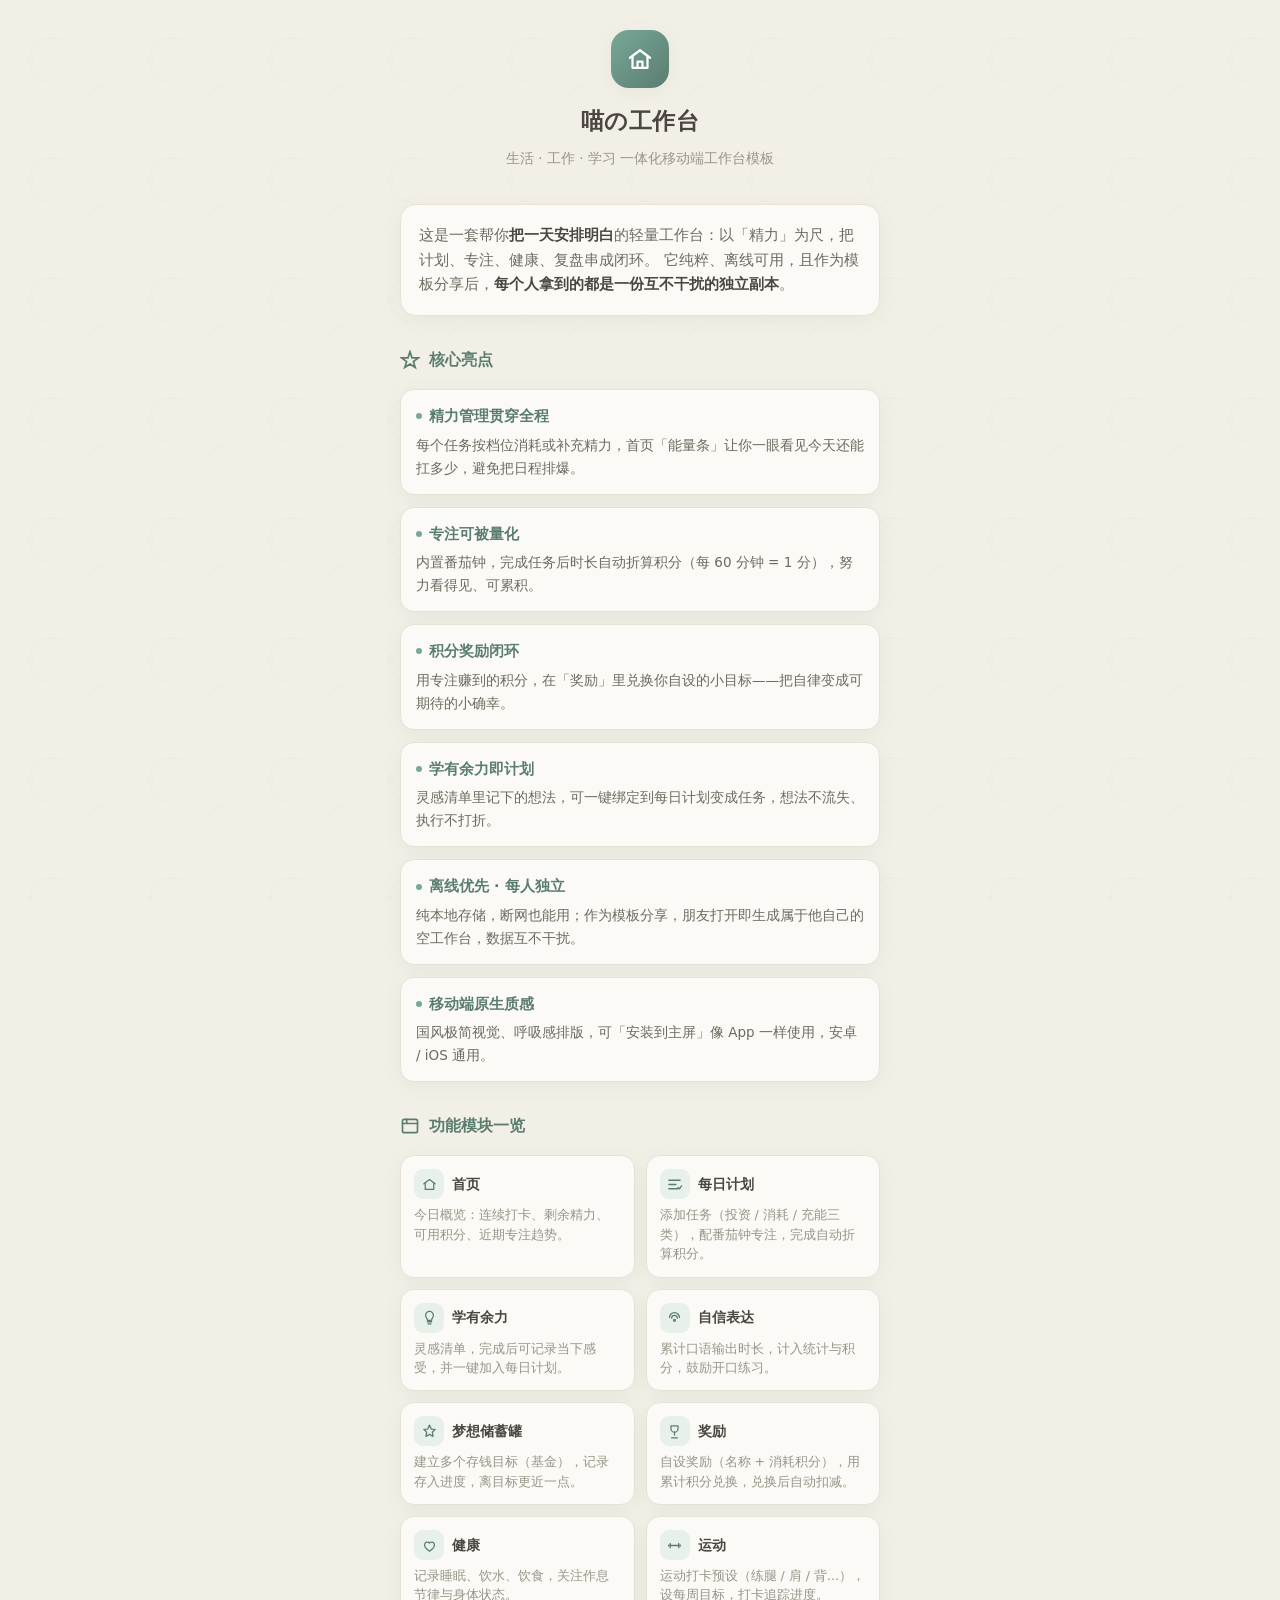
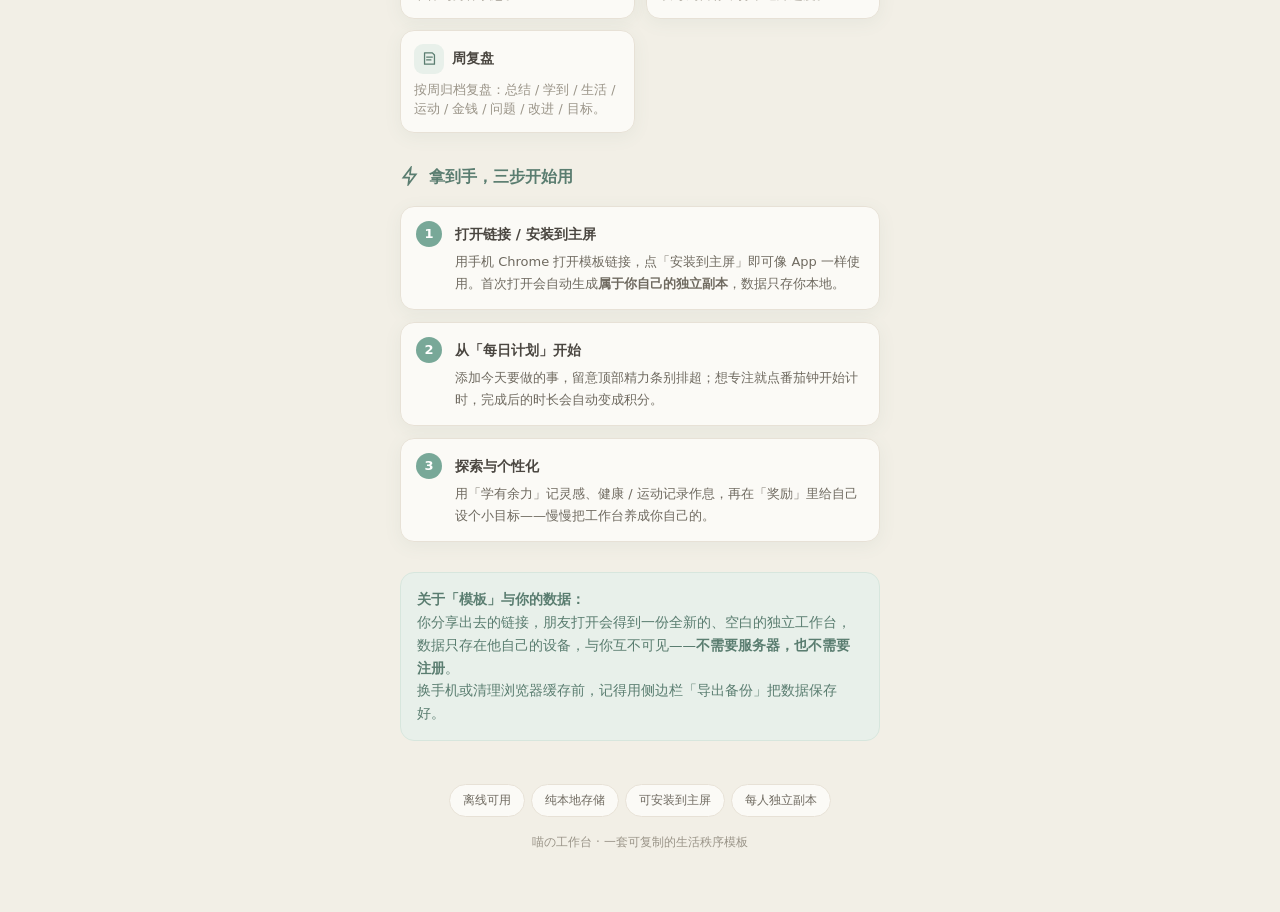
==== 使用说明.html @ 208a3eb8 "add 使用说明.html" ====
<!DOCTYPE html>
<html lang="zh-CN">
<head>
<meta charset="UTF-8" />
<meta name="viewport" content="width=device-width, initial-scale=1.0, maximum-scale=1.0, user-scalable=no, viewport-fit=cover" />
<title>喵の工作台 · 使用说明</title>
<style>
  :root{
    --bg:#f2efe6; --card:#fbfaf6; --brand:#78a898; --brand-ink:#5a7d70; --brand-soft:#e8f0ea;
    --ink:#4a4640; --ink-2:#6f6a60; --ink-3:#9a9488; --line:#e7e1d6; --shadow:0 4px 18px rgba(90,125,112,.07);
  }
  *{box-sizing:border-box;-webkit-tap-highlight-color:transparent}
  html,body{margin:0;padding:0}
  body{
    background:var(--bg);
    font-family:-apple-system,BlinkMacSystemFont,"PingFang SC","Microsoft YaHei",system-ui,sans-serif;
    color:var(--ink); line-height:1.7; -webkit-font-smoothing:antialiased;
  }
  .wrap{max-width:520px;margin:0 auto;padding:30px 20px 60px;position:relative}
  /* 极淡国风暗纹 */
  .wrap::before{content:"";position:fixed;inset:0;pointer-events:none;z-index:-1;opacity:.04;
    background-image:url("data:image/svg+xml;utf8,<svg xmlns='http://www.w3.org/2000/svg' width='120' height='120'><g fill='none' stroke='%235a7d70' stroke-width='1'><path d='M30 60c0-12 10-22 22-22 4 0 8 1 11 3'/><path d='M30 60c0 12 10 22 22 22'/><circle cx='30' cy='60' r='3'/><path d='M90 100c0-8 6-14 14-14'/></g></svg>");
    background-size:120px 120px}
  .hero{text-align:center;margin-bottom:34px}
  .hero .logo{width:58px;height:58px;margin:0 auto 14px;border-radius:18px;background:
    linear-gradient(135deg,var(--brand),var(--brand-ink));display:flex;align-items:center;justify-content:center;box-shadow:var(--shadow)}
  .hero h1{font-size:23px;margin:0 0 6px;letter-spacing:.5px;font-weight:700}
  .hero p{margin:0;color:var(--ink-3);font-size:13.5px}
  .sec{margin:30px 0}
  .sec-h{display:flex;align-items:center;gap:9px;margin:0 0 16px;font-size:16px;font-weight:700;color:var(--brand-ink)}
  .sec-h svg{width:20px;height:20px;flex:0 0 auto}
  .lead{background:var(--card);border:1px solid var(--line);border-radius:16px;padding:18px 18px;
    box-shadow:var(--shadow);font-size:14.5px;color:var(--ink-2)}
  .lead b{color:var(--ink)}
  /* 亮点 */
  .hl{display:grid;grid-template-columns:1fr;gap:12px}
  .hl .item{background:var(--card);border:1px solid var(--line);border-radius:14px;padding:14px 15px;box-shadow:var(--shadow)}
  .hl .item h3{margin:0 0 5px;font-size:14.5px;color:var(--brand-ink);display:flex;align-items:center;gap:7px}
  .hl .item h3 i{width:6px;height:6px;border-radius:50%;background:var(--brand);display:inline-block}
  .hl .item p{margin:0;font-size:13.5px;color:var(--ink-2)}
  /* 模块 */
  .mods{display:grid;grid-template-columns:1fr 1fr;gap:11px}
  .mod{background:var(--card);border:1px solid var(--line);border-radius:14px;padding:13px 13px;box-shadow:var(--shadow)}
  .mod .top{display:flex;align-items:center;gap:8px;margin-bottom:6px}
  .mod .top .ic{width:30px;height:30px;border-radius:9px;background:var(--brand-soft);display:flex;align-items:center;justify-content:center;flex:0 0 auto}
  .mod .top .ic svg{width:17px;height:17px;color:var(--brand-ink)}
  .mod .top b{font-size:13.5px}
  .mod p{margin:0;font-size:12.5px;color:var(--ink-3);line-height:1.55}
  /* 步骤 */
  .steps{display:grid;gap:12px}
  .step{display:flex;gap:13px;background:var(--card);border:1px solid var(--line);border-radius:14px;padding:14px 15px;box-shadow:var(--shadow)}
  .step .no{flex:0 0 auto;width:26px;height:26px;border-radius:50%;background:var(--brand);color:#fff;font-size:13px;
    font-weight:700;display:flex;align-items:center;justify-content:center}
  .step .body h3{margin:2px 0 4px;font-size:14px}
  .step .body p{margin:0;font-size:13px;color:var(--ink-2)}
  /* 提示框 */
  .note{background:var(--brand-soft);border:1px solid #d7e6dd;border-radius:14px;padding:15px 16px;font-size:13.5px;color:var(--brand-ink)}
  .note b{color:var(--brand-ink)}
  .foot{text-align:center;margin-top:40px;color:var(--ink-3);font-size:12px}
  .pill{display:inline-block;background:var(--card);border:1px solid var(--line);border-radius:20px;padding:5px 13px;font-size:12px;color:var(--ink-2);margin:3px}
</style>
</head>
<body>
<div class="wrap">

  <div class="hero">
    <div class="logo">
      <svg viewBox="0 0 24 24" width="30" height="30" fill="none" stroke="#fff" stroke-width="1.8" stroke-linecap="round" stroke-linejoin="round"><path d="M4 11l8-6 8 6"/><path d="M6 10v9h12v-9"/><path d="M10 19v-5h4v5"/></svg>
    </div>
    <h1>喵の工作台</h1>
    <p>生活 · 工作 · 学习 一体化移动端工作台模板</p>
  </div>

  <!-- 定位 -->
  <div class="sec">
    <div class="lead">
      这是一套帮你<b>把一天安排明白</b>的轻量工作台：以「精力」为尺，把计划、专注、健康、复盘串成闭环。
      它纯粹、离线可用，且作为模板分享后，<b>每个人拿到的都是一份互不干扰的独立副本</b>。
    </div>
  </div>

  <!-- 核心亮点 -->
  <div class="sec">
    <div class="sec-h">
      <svg viewBox="0 0 24 24" fill="none" stroke="currentColor" stroke-width="2" stroke-linecap="round"><path d="M12 2l2.4 7.4H22l-6 4.4 2.3 7.2L12 16.8 5.7 21l2.3-7.2-6-4.4h7.6z"/></svg>
      核心亮点
    </div>
    <div class="hl">
      <div class="item"><h3><i></i>精力管理贯穿全程</h3><p>每个任务按档位消耗或补充精力，首页「能量条」让你一眼看见今天还能扛多少，避免把日程排爆。</p></div>
      <div class="item"><h3><i></i>专注可被量化</h3><p>内置番茄钟，完成任务后时长自动折算积分（每 60 分钟 = 1 分），努力看得见、可累积。</p></div>
      <div class="item"><h3><i></i>积分奖励闭环</h3><p>用专注赚到的积分，在「奖励」里兑换你自设的小目标——把自律变成可期待的小确幸。</p></div>
      <div class="item"><h3><i></i>学有余力即计划</h3><p>灵感清单里记下的想法，可一键绑定到每日计划变成任务，想法不流失、执行不打折。</p></div>
      <div class="item"><h3><i></i>离线优先 · 每人独立</h3><p>纯本地存储，断网也能用；作为模板分享，朋友打开即生成属于他自己的空工作台，数据互不干扰。</p></div>
      <div class="item"><h3><i></i>移动端原生质感</h3><p>国风极简视觉、呼吸感排版，可「安装到主屏」像 App 一样使用，安卓 / iOS 通用。</p></div>
    </div>
  </div>

  <!-- 功能模块 -->
  <div class="sec">
    <div class="sec-h">
      <svg viewBox="0 0 24 24" fill="none" stroke="currentColor" stroke-width="2" stroke-linecap="round"><rect x="3" y="4" width="18" height="16" rx="2"/><path d="M3 9h18M8 4v5"/></svg>
      功能模块一览
    </div>
    <div class="mods">
      <div class="mod"><div class="top"><span class="ic"><svg viewBox="0 0 24 24" fill="none" stroke="currentColor" stroke-width="1.8" stroke-linecap="round" stroke-linejoin="round"><path d="M4 11l8-6 8 6"/><path d="M6 10v9h12v-9"/></svg></span><b>首页</b></div><p>今日概览：连续打卡、剩余精力、可用积分、近期专注趋势。</p></div>

      <div class="mod"><div class="top"><span class="ic"><svg viewBox="0 0 24 24" fill="none" stroke="currentColor" stroke-width="1.8" stroke-linecap="round" stroke-linejoin="round"><path d="M4 6h16M4 12h10M4 18h13"/><path d="M17 16l2 2 3-4"/></svg></span><b>每日计划</b></div><p>添加任务（投资 / 消耗 / 充能三类），配番茄钟专注，完成自动折算积分。</p></div>

      <div class="mod"><div class="top"><span class="ic"><svg viewBox="0 0 24 24" fill="none" stroke="currentColor" stroke-width="1.8" stroke-linecap="round" stroke-linejoin="round"><path d="M9 18h6M10 21h4"/><path d="M12 3a6 6 0 00-4 10c1 1 1 2 1 3h6c0-1 0-2 1-3a6 6 0 00-4-10z"/></svg></span><b>学有余力</b></div><p>灵感清单，完成后可记录当下感受，并一键加入每日计划。</p></div>

      <div class="mod"><div class="top"><span class="ic"><svg viewBox="0 0 24 24" fill="none" stroke="currentColor" stroke-width="1.8" stroke-linecap="round" stroke-linejoin="round"><path d="M5 12a7 7 0 0114 0"/><path d="M8 13a4 4 0 018 0"/><circle cx="12" cy="16" r="1.4"/></svg></span><b>自信表达</b></div><p>累计口语输出时长，计入统计与积分，鼓励开口练习。</p></div>

      <div class="mod"><div class="top"><span class="ic"><svg viewBox="0 0 24 24" fill="none" stroke="currentColor" stroke-width="1.8" stroke-linecap="round" stroke-linejoin="round"><path d="M12 3l2.5 5.5L20 9l-4 4 1 6-5-3-5 3 1-6-4-4 5.5-.5z"/></svg></span><b>梦想储蓄罐</b></div><p>建立多个存钱目标（基金），记录存入进度，离目标更近一点。</p></div>

      <div class="mod"><div class="top"><span class="ic"><svg viewBox="0 0 24 24" fill="none" stroke="currentColor" stroke-width="1.8" stroke-linecap="round" stroke-linejoin="round"><path d="M7 4h10v4a5 5 0 01-10 0z"/><path d="M12 13v4M8 21h8"/></svg></span><b>奖励</b></div><p>自设奖励（名称 + 消耗积分），用累计积分兑换，兑换后自动扣减。</p></div>

      <div class="mod"><div class="top"><span class="ic"><svg viewBox="0 0 24 24" fill="none" stroke="currentColor" stroke-width="1.8" stroke-linecap="round" stroke-linejoin="round"><path d="M12 20s-7-4.5-7-9a4 4 0 017-2.5A4 4 0 0119 11c0 4.5-7 9-7 9z"/></svg></span><b>健康</b></div><p>记录睡眠、饮水、饮食，关注作息节律与身体状态。</p></div>

      <div class="mod"><div class="top"><span class="ic"><svg viewBox="0 0 24 24" fill="none" stroke="currentColor" stroke-width="1.8" stroke-linecap="round" stroke-linejoin="round"><path d="M6 9v6M4 11v2M18 9v6M20 11v2M6 12h12"/></svg></span><b>运动</b></div><p>运动打卡预设（练腿 / 肩 / 背…），设每周目标，打卡追踪进度。</p></div>

      <div class="mod"><div class="top"><span class="ic"><svg viewBox="0 0 24 24" fill="none" stroke="currentColor" stroke-width="1.8" stroke-linecap="round" stroke-linejoin="round"><path d="M5 4h11l3 3v13H5z"/><path d="M8 10h8M8 14h6"/></svg></span><b>周复盘</b></div><p>按周归档复盘：总结 / 学到 / 生活 / 运动 / 金钱 / 问题 / 改进 / 目标。</p></div>
    </div>
  </div>

  <!-- 上手三步 -->
  <div class="sec">
    <div class="sec-h">
      <svg viewBox="0 0 24 24" fill="none" stroke="currentColor" stroke-width="2" stroke-linecap="round"><path d="M13 2L4 14h7l-1 8 9-12h-7z"/></svg>
      拿到手，三步开始用
    </div>
    <div class="steps">
      <div class="step"><div class="no">1</div><div class="body"><h3>打开链接 / 安装到主屏</h3><p>用手机 Chrome 打开模板链接，点「安装到主屏」即可像 App 一样使用。首次打开会自动生成<b>属于你自己的独立副本</b>，数据只存你本地。</p></div></div>
      <div class="step"><div class="no">2</div><div class="body"><h3>从「每日计划」开始</h3><p>添加今天要做的事，留意顶部精力条别排超；想专注就点番茄钟开始计时，完成后的时长会自动变成积分。</p></div></div>
      <div class="step"><div class="no">3</div><div class="body"><h3>探索与个性化</h3><p>用「学有余力」记灵感、健康 / 运动记录作息，再在「奖励」里给自己设个小目标——慢慢把工作台养成你自己的。</p></div></div>
    </div>
  </div>

  <!-- 关于模板与隐私 -->
  <div class="sec">
    <div class="note">
      <b>关于「模板」与你的数据：</b><br/>
      你分享出去的链接，朋友打开会得到一份全新的、空白的独立工作台，数据只存在他自己的设备，与你互不可见——<b>不需要服务器，也不需要注册</b>。<br/>
      换手机或清理浏览器缓存前，记得用侧边栏「导出备份」把数据保存好。
    </div>
  </div>

  <div class="foot">
    <span class="pill">离线可用</span><span class="pill">纯本地存储</span><span class="pill">可安装到主屏</span><span class="pill">每人独立副本</span>
    <div style="margin-top:12px">喵の工作台 · 一套可复制的生活秩序模板</div>
  </div>

</div>
</body>
</html>
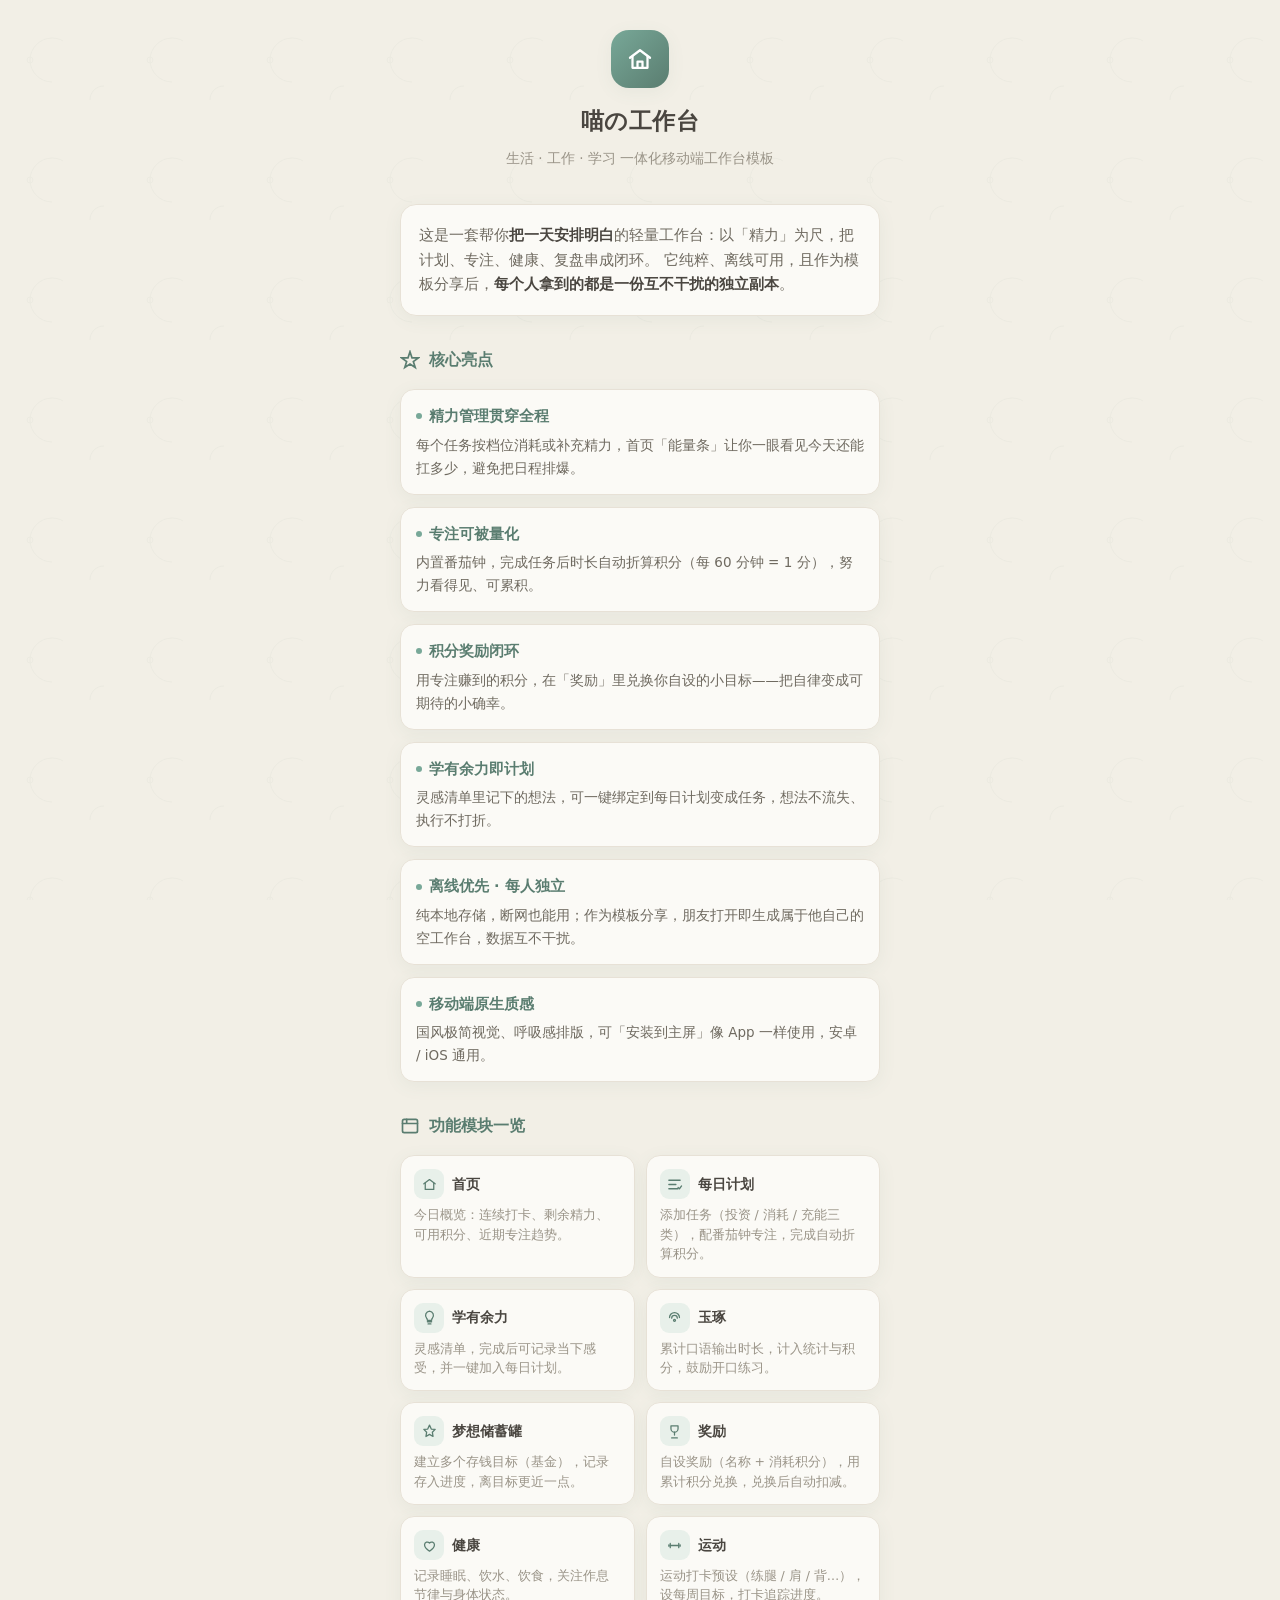
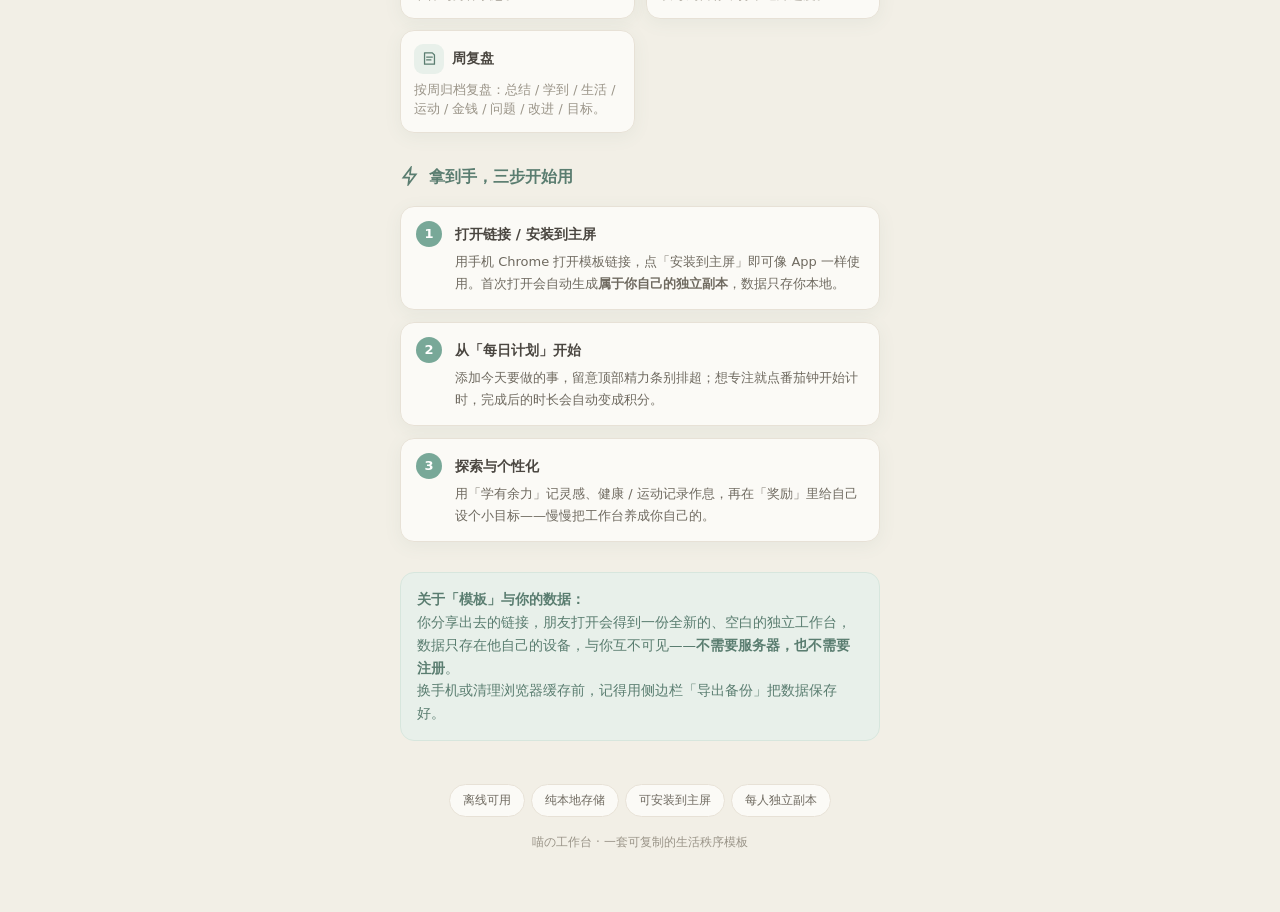
==== commit 5ab84dfc: "chore: 玉琢改名 + 美商修炼 + 开屏天气/出门 (build 20260914-1338)" ====
--- a/使用说明.html
+++ b/使用说明.html
@@ -108,7 +108,7 @@
 
       <div class="mod"><div class="top"><span class="ic"><svg viewBox="0 0 24 24" fill="none" stroke="currentColor" stroke-width="1.8" stroke-linecap="round" stroke-linejoin="round"><path d="M9 18h6M10 21h4"/><path d="M12 3a6 6 0 00-4 10c1 1 1 2 1 3h6c0-1 0-2 1-3a6 6 0 00-4-10z"/></svg></span><b>学有余力</b></div><p>灵感清单，完成后可记录当下感受，并一键加入每日计划。</p></div>
 
-      <div class="mod"><div class="top"><span class="ic"><svg viewBox="0 0 24 24" fill="none" stroke="currentColor" stroke-width="1.8" stroke-linecap="round" stroke-linejoin="round"><path d="M5 12a7 7 0 0114 0"/><path d="M8 13a4 4 0 018 0"/><circle cx="12" cy="16" r="1.4"/></svg></span><b>自信表达</b></div><p>累计口语输出时长，计入统计与积分，鼓励开口练习。</p></div>
+      <div class="mod"><div class="top"><span class="ic"><svg viewBox="0 0 24 24" fill="none" stroke="currentColor" stroke-width="1.8" stroke-linecap="round" stroke-linejoin="round"><path d="M5 12a7 7 0 0114 0"/><path d="M8 13a4 4 0 018 0"/><circle cx="12" cy="16" r="1.4"/></svg></span><b>玉琢</b></div><p>累计口语输出时长，计入统计与积分，鼓励开口练习。</p></div>
 
       <div class="mod"><div class="top"><span class="ic"><svg viewBox="0 0 24 24" fill="none" stroke="currentColor" stroke-width="1.8" stroke-linecap="round" stroke-linejoin="round"><path d="M12 3l2.5 5.5L20 9l-4 4 1 6-5-3-5 3 1-6-4-4 5.5-.5z"/></svg></span><b>梦想储蓄罐</b></div><p>建立多个存钱目标（基金），记录存入进度，离目标更近一点。</p></div>
 
